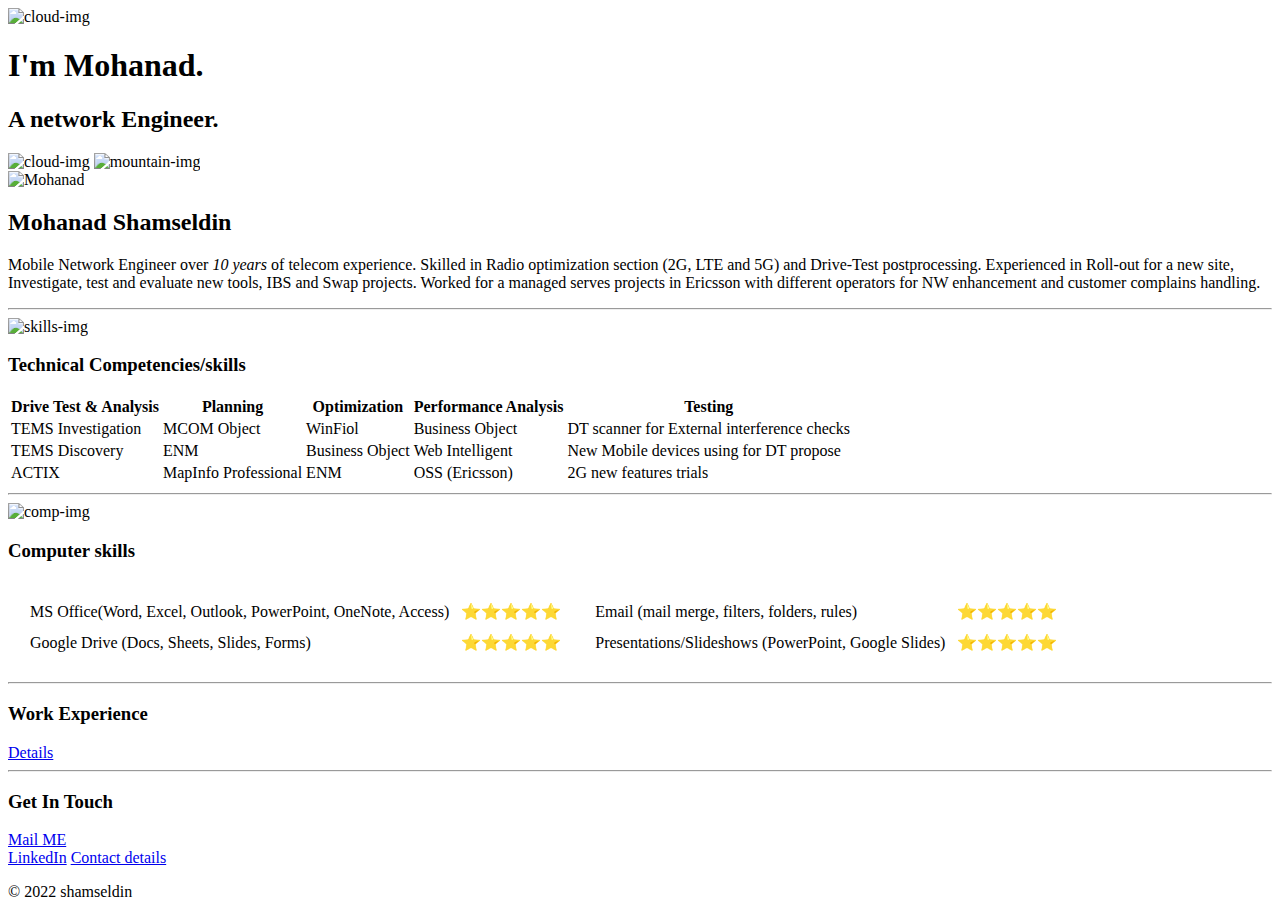
==== index.html @ b2e85bca "Add files via upload" ====
<!DOCTYPE html>
<html lang="en" dir="ltr">
  <head>
    <meta charset="utf-8">
    <title>Mohanad shamseldin</title>
    <link rel="stylesheet" href="css/styles.css">
    <link rel="icon" href="favicon.ico">
    <link rel="preconnect" href="https://fonts.googleapis.com"><link rel="preconnect" href="https://fonts.gstatic.com" crossorigin><link href="https://fonts.googleapis.com/css2?family=Edu+VIC+WA+NT+Beginner&family=Sacramento&display=swap" rel="stylesheet">
    </head>

  <body>
    <div class="top-container">
      <img class="top-cloud" src="images/cloud.png" alt="cloud-img">
      <h1>I'm Mohanad.</h1>
      <h2>A <span> network</span> Engineer.</h2>
      <img class="bottom-cloud"src="images/cloud.png" alt="cloud-img">
      <img src="images/mountain.png" alt="mountain-img">
          </div>

    <div class="middle-container">
      <div class="profile">
        <img src="images/Mohanad.jpeg" alt="Mohanad">
        <h2>Mohanad Shamseldin</h2>
        <p>Mobile Network Engineer over <em>10 years</em> of telecom experience. Skilled in
            Radio optimization section (2G, LTE and 5G) and Drive-Test postprocessing.
            Experienced in Roll-out for a new site, Investigate, test and evaluate new tools, IBS and Swap projects. Worked for a managed serves projects in Ericsson with different operators for NW enhancement and customer complains handling.</p>
      </div>
      <hr>
      <div class="skills-">
<img class="skills"src="images/skills.jpg" alt="skills-img">
</div>

         <h3>Technical Competencies/skills</h3>
          <table>
            <th>Drive Test & Analysis</th>
            <th>Planning</th>
            <th>Optimization</th>
            <th>Performance Analysis</th>
            <th>Testing</th>

            <tr>
              <td>TEMS Investigation</td>
              <td>MCOM Object</td>
              <td>WinFiol</td>
              <td>Business Object</td>
              <td>DT scanner for External interference checks</td>
            </tr>
          <tr>
            <td>TEMS Discovery</td>
              <td>ENM</td>
                <td>Business Object</td>
                  <td>Web Intelligent</td>
                    <td>New Mobile devices using for DT propose</td>
          </tr>
          <tr>
            <td>ACTIX</td>
              <td>MapInfo Professional</td>
                <td>ENM</td>
                  <td>OSS (Ericsson)</td>
                  <td>2G new features trials</td>

          </tr>
          </table>
          <hr>
          <div class="comp">
            <img class="comp"src="images/comp.jpg" alt="comp-img">
          </div>
          <h3>Computer skills</h3>
          <table cellspacing="10">

        <tr>
          <td>
            <table cellspacing="10">
              <tr>
                <td>MS Office(Word, Excel, Outlook, PowerPoint, OneNote, Access)</td>
                <td>⭐⭐⭐⭐⭐</td>
              </tr>
              <tr>
                <td>Google Drive  (Docs, Sheets, Slides, Forms)</td>
                <td>⭐⭐⭐⭐⭐</td>
              </tr>
            </table>
          </td>
          <td>
            <table cellspacing="10">
              <tr>
                <td>Email (mail merge, filters, folders, rules) </td>
                <td>⭐⭐⭐⭐⭐</td>
              </tr>
              <tr>
                <td>Presentations/Slideshows (PowerPoint, Google Slides) </td>
                <td>⭐⭐⭐⭐⭐</td>
              </tr>
            </table>
          </td>
        </tr>


          </table>



      </div>
    <hr>

    <div class="Work Experience">
      <h3>Work Experience</h2>

      <a class="Work" href="Work.html">Details</a>
    </div>
  </div>
<hr>
      <div class="contact-me">
        <h3>Get In Touch</h2>

        <a class="btn" href="mailto:mohanadraafat9@email.com">Mail ME</a>
      </div>
    </div>


    <div class="bottom-container">
      <a class="footer-link" href="https://www.linkedin.com/in/mohanadraafat/">LinkedIn</a>
      <a class="Contact" href="Contact me.html">Contact details</a>
                <p>© 2022 shamseldin</p>
    </div>
</html>
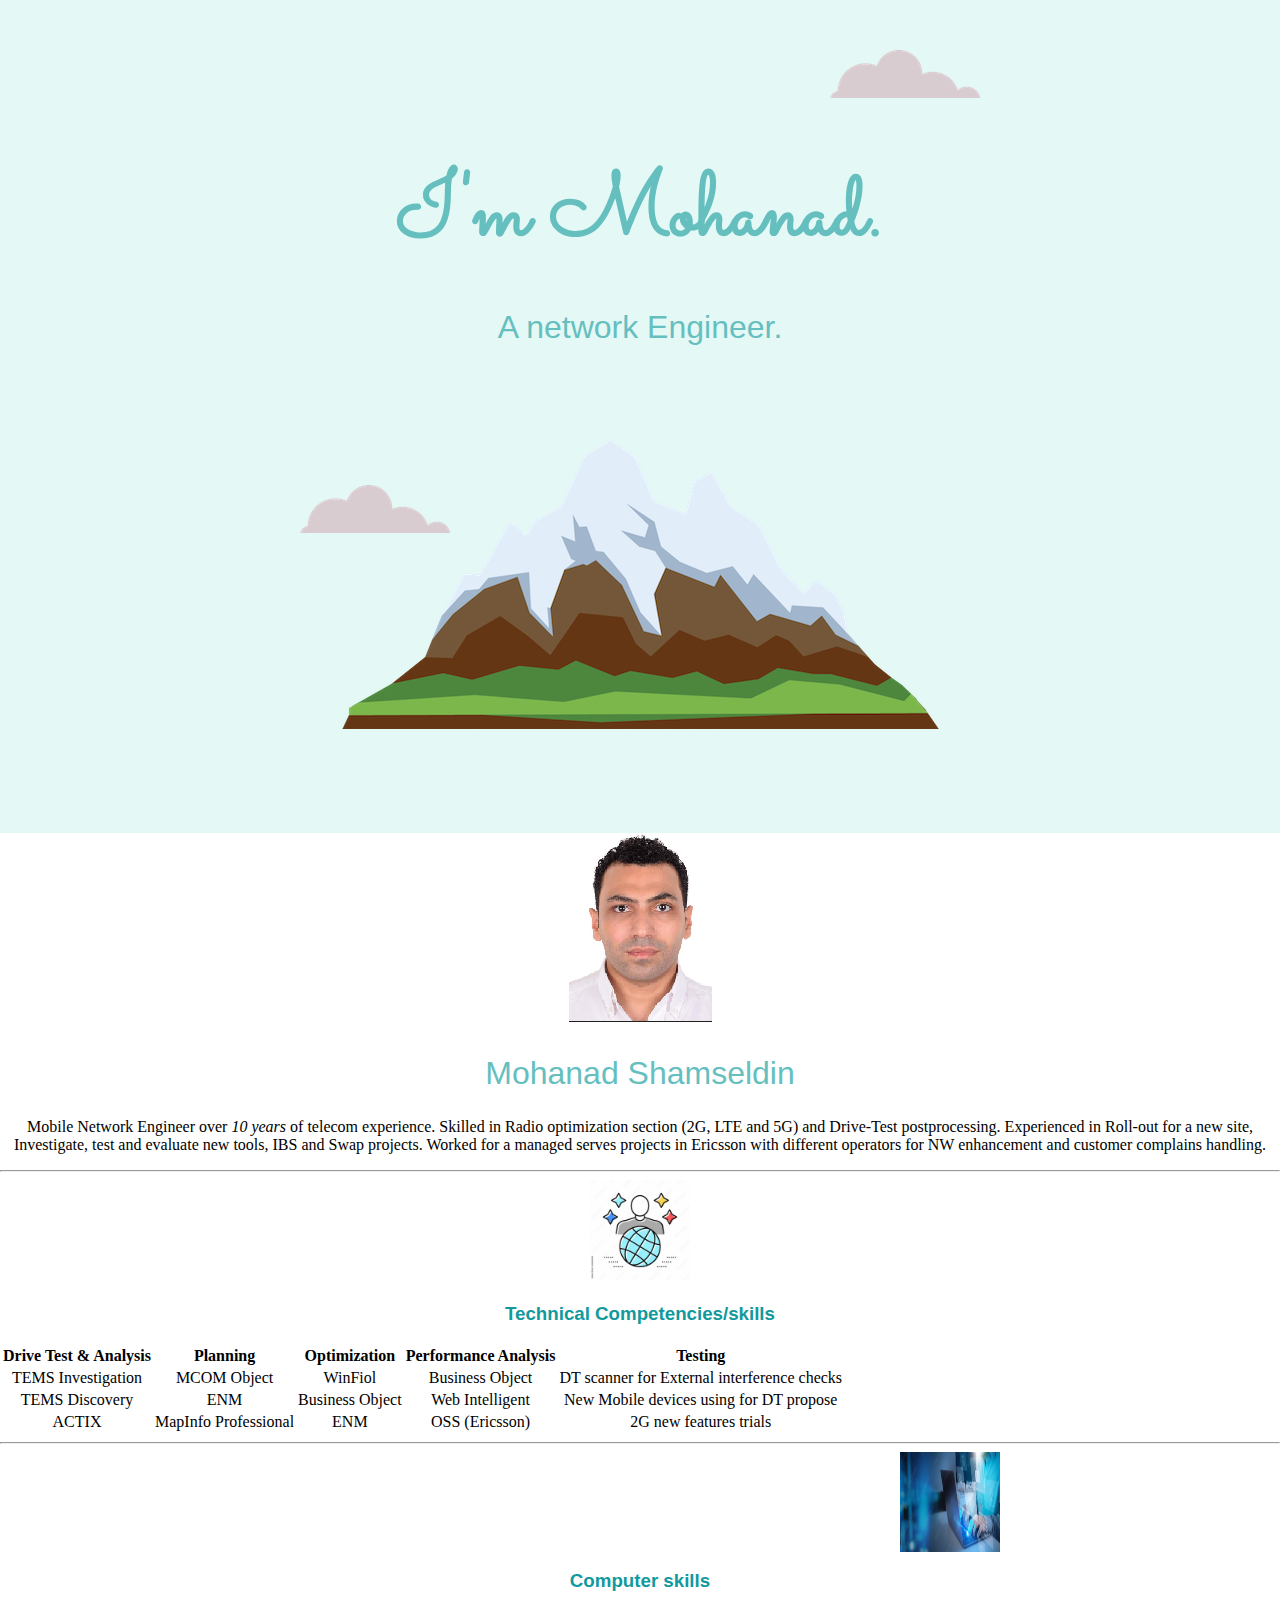
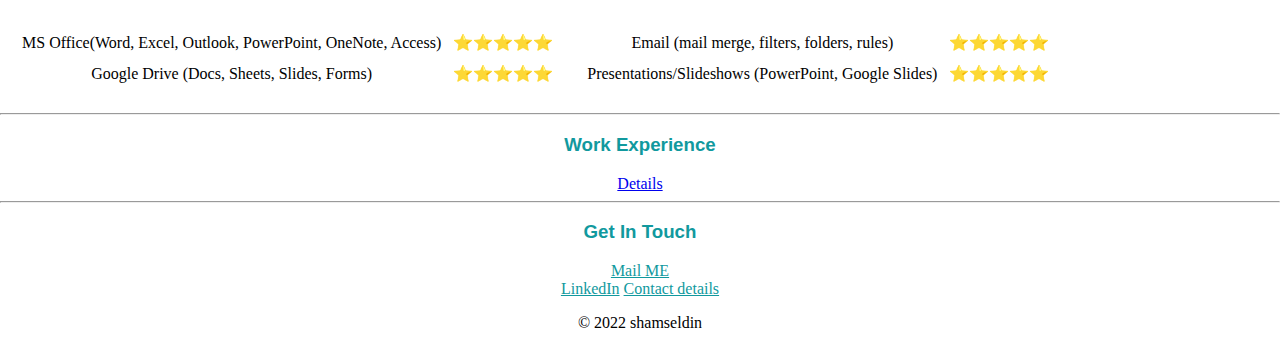
==== commit e0991fba: "Update index.html" ====
--- a/index.html
+++ b/index.html
@@ -3,23 +3,23 @@
   <head>
     <meta charset="utf-8">
     <title>Mohanad shamseldin</title>
-    <link rel="stylesheet" href="css/styles.css">
+    <link rel="stylesheet" href="styles.css">
     <link rel="icon" href="favicon.ico">
     <link rel="preconnect" href="https://fonts.googleapis.com"><link rel="preconnect" href="https://fonts.gstatic.com" crossorigin><link href="https://fonts.googleapis.com/css2?family=Edu+VIC+WA+NT+Beginner&family=Sacramento&display=swap" rel="stylesheet">
     </head>
 
   <body>
     <div class="top-container">
-      <img class="top-cloud" src="images/cloud.png" alt="cloud-img">
+      <img class="top-cloud" src="cloud.png" alt="cloud-img">
       <h1>I'm Mohanad.</h1>
       <h2>A <span> network</span> Engineer.</h2>
-      <img class="bottom-cloud"src="images/cloud.png" alt="cloud-img">
-      <img src="images/mountain.png" alt="mountain-img">
+      <img class="bottom-cloud"src="cloud.png" alt="cloud-img">
+      <img src="mountain.png" alt="mountain-img">
           </div>
 
     <div class="middle-container">
       <div class="profile">
-        <img src="images/Mohanad.jpeg" alt="Mohanad">
+        <img src="Mohanad.jpeg" alt="Mohanad">
         <h2>Mohanad Shamseldin</h2>
         <p>Mobile Network Engineer over <em>10 years</em> of telecom experience. Skilled in
             Radio optimization section (2G, LTE and 5G) and Drive-Test postprocessing.
@@ -27,7 +27,7 @@
       </div>
       <hr>
       <div class="skills-">
-<img class="skills"src="images/skills.jpg" alt="skills-img">
+<img class="skills"src="skills.jpg" alt="skills-img">
 </div>
 
          <h3>Technical Competencies/skills</h3>
@@ -63,7 +63,7 @@
           </table>
           <hr>
           <div class="comp">
-            <img class="comp"src="images/comp.jpg" alt="comp-img">
+            <img class="comp"src="comp.jpg" alt="comp-img">
           </div>
           <h3>Computer skills</h3>
           <table cellspacing="10">
--- a/styles.css
+++ b/styles.css
@@ -0,0 +1,75 @@
+body{
+  margin: 0;
+  text-align: center;
+font-family: 'Merriweather',serif;
+}
+h1{
+  font-size: 5.625rem;
+    margin: 50px auto 0 auto;
+font-family: 'Sacramento',cursive;
+color: #66BFBF;
+}
+h2{
+  font-family: 'Montserrat',sans-serif;
+  font-size: 2rem;
+  font-weight: normal;
+  color: #66BFBF;
+}
+
+h3{
+  font-family: 'Montserrat',sans-serif;
+color: #11999E;
+}
+
+.skills{
+
+width: 100px;
+
+}
+
+.comp{
+   height: 100px;
+   width: 100px;
+  position: relative;
+  left: 450px;
+
+
+}
+/*----------------class-------------*/
+
+.top-container{
+  background-color: #E4F9F5;
+position: relative;
+padding: 100px;
+}
+
+.middle-container{
+
+
+}
+
+.bottom-container{
+
+}
+
+.top-cloud{
+position: absolute;
+right: 300px;
+top: 50px;
+}
+
+.bottom-cloud{
+  position: absolute;
+  left: 300px;
+  bottom: 300px;
+}
+.footer-link{
+color: #11999E;
+}
+.Contact{
+  color: #11999E;
+}
+
+.btn{
+  color: #11999E;
+}
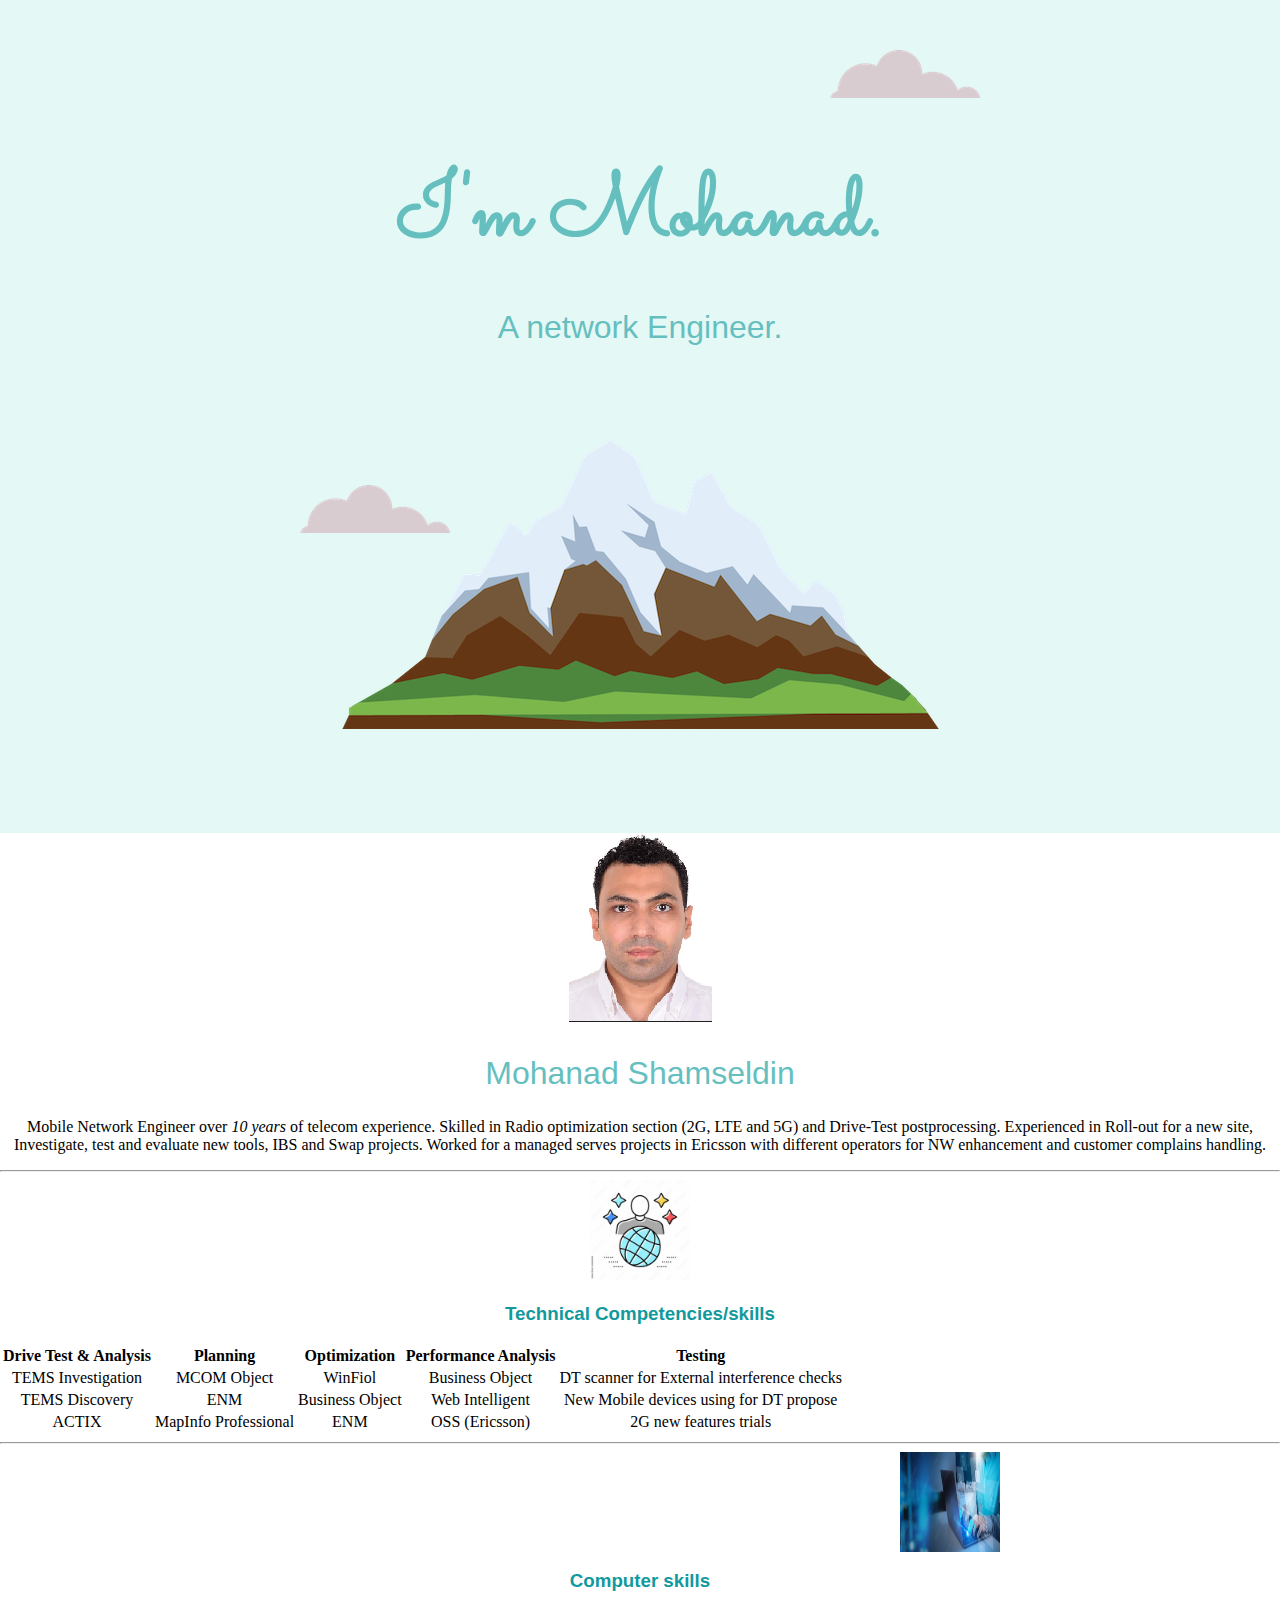
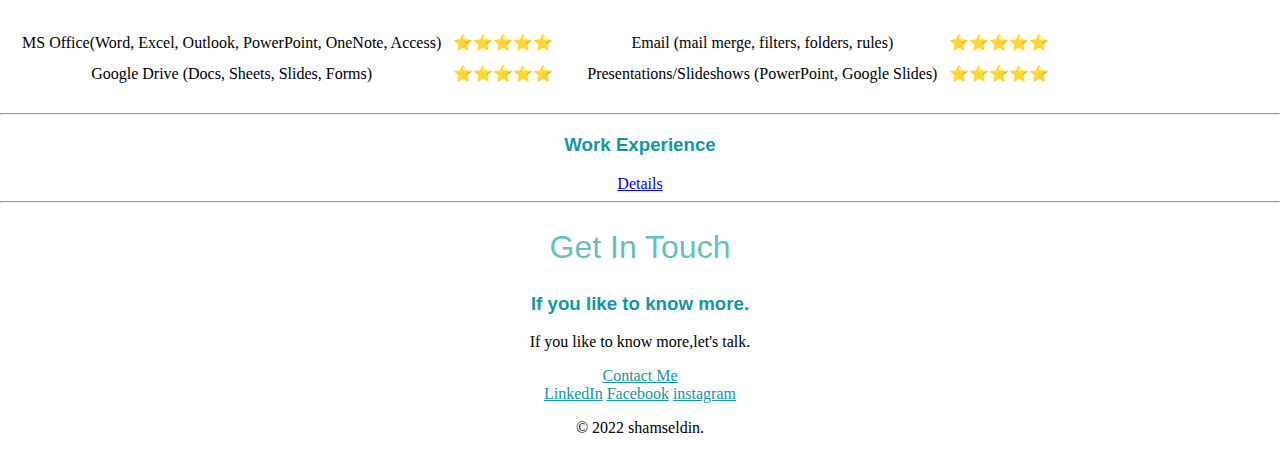
==== commit 83e931e5: "Update index.html" ====
--- a/index.html
+++ b/index.html
@@ -10,16 +10,16 @@
 
   <body>
     <div class="top-container">
-      <img class="top-cloud" src="cloud.png" alt="cloud-img">
+      <img class="top-cloud" src="cloud.png" alt="">
       <h1>I'm Mohanad.</h1>
       <h2>A <span> network</span> Engineer.</h2>
-      <img class="bottom-cloud"src="cloud.png" alt="cloud-img">
-      <img src="mountain.png" alt="mountain-img">
+      <img class="bottom-cloud"src="cloud.png" alt="">
+      <img src="mountain.png" alt="">
           </div>
 
     <div class="middle-container">
       <div class="profile">
-        <img src="Mohanad.jpeg" alt="Mohanad">
+        <img src="Mohanad.jpeg" alt="">
         <h2>Mohanad Shamseldin</h2>
         <p>Mobile Network Engineer over <em>10 years</em> of telecom experience. Skilled in
             Radio optimization section (2G, LTE and 5G) and Drive-Test postprocessing.
@@ -27,7 +27,7 @@
       </div>
       <hr>
       <div class="skills-">
-<img class="skills"src="skills.jpg" alt="skills-img">
+<img class="skills"src="skills.jpg" alt="">
 </div>
 
          <h3>Technical Competencies/skills</h3>
@@ -63,7 +63,7 @@
           </table>
           <hr>
           <div class="comp">
-            <img class="comp"src="comp.jpg" alt="comp-img">
+            <img class="comp"src="comp.jpg" alt="">
           </div>
           <h3>Computer skills</h3>
           <table cellspacing="10">
@@ -111,16 +111,22 @@
   </div>
 <hr>
       <div class="contact-me">
-        <h3>Get In Touch</h2>
-
-        <a class="btn" href="mailto:mohanadraafat9@email.com">Mail ME</a>
+        <h2>Get In Touch</h2>
+        <h3>If you like to know more.</h3>
+<p class="contact-message">If you like to know more,let's talk.</p>
+        <a class="btn" href="mailto:mohanadraafat9@email.com">Contact Me</a>
       </div>
     </div>
 
 
     <div class="bottom-container">
       <a class="footer-link" href="https://www.linkedin.com/in/mohanadraafat/">LinkedIn</a>
-      <a class="Contact" href="Contact me.html">Contact details</a>
-                <p>© 2022 shamseldin</p>
+    <a class="footer-link" href="https://www.facebook.com/mohanad.raafat">Facebook</a>
+    <a class="footer-link" href="https://www.instagram.com/mohanadraafat/">instagram</a>
+  <p class="copyright">© 2022 shamseldin.</p>
+
+
     </div>
+
+
 </html>
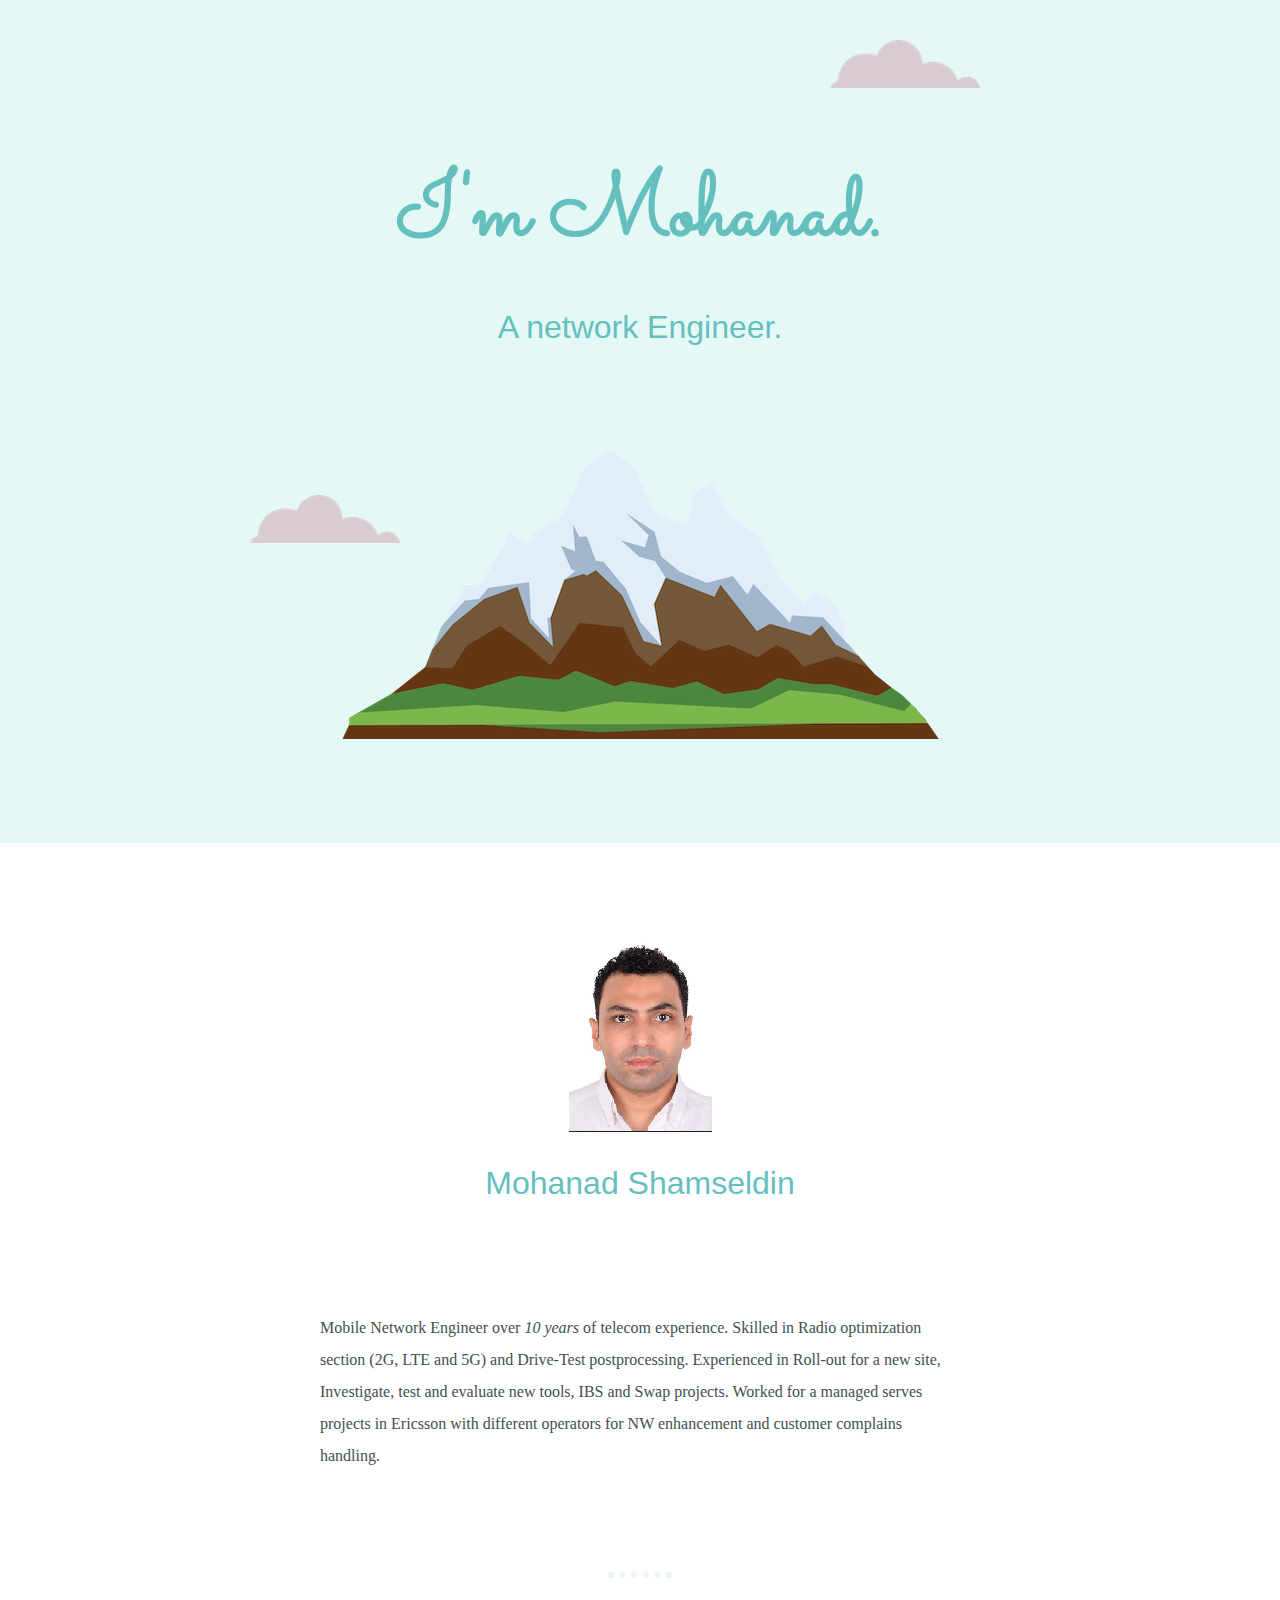
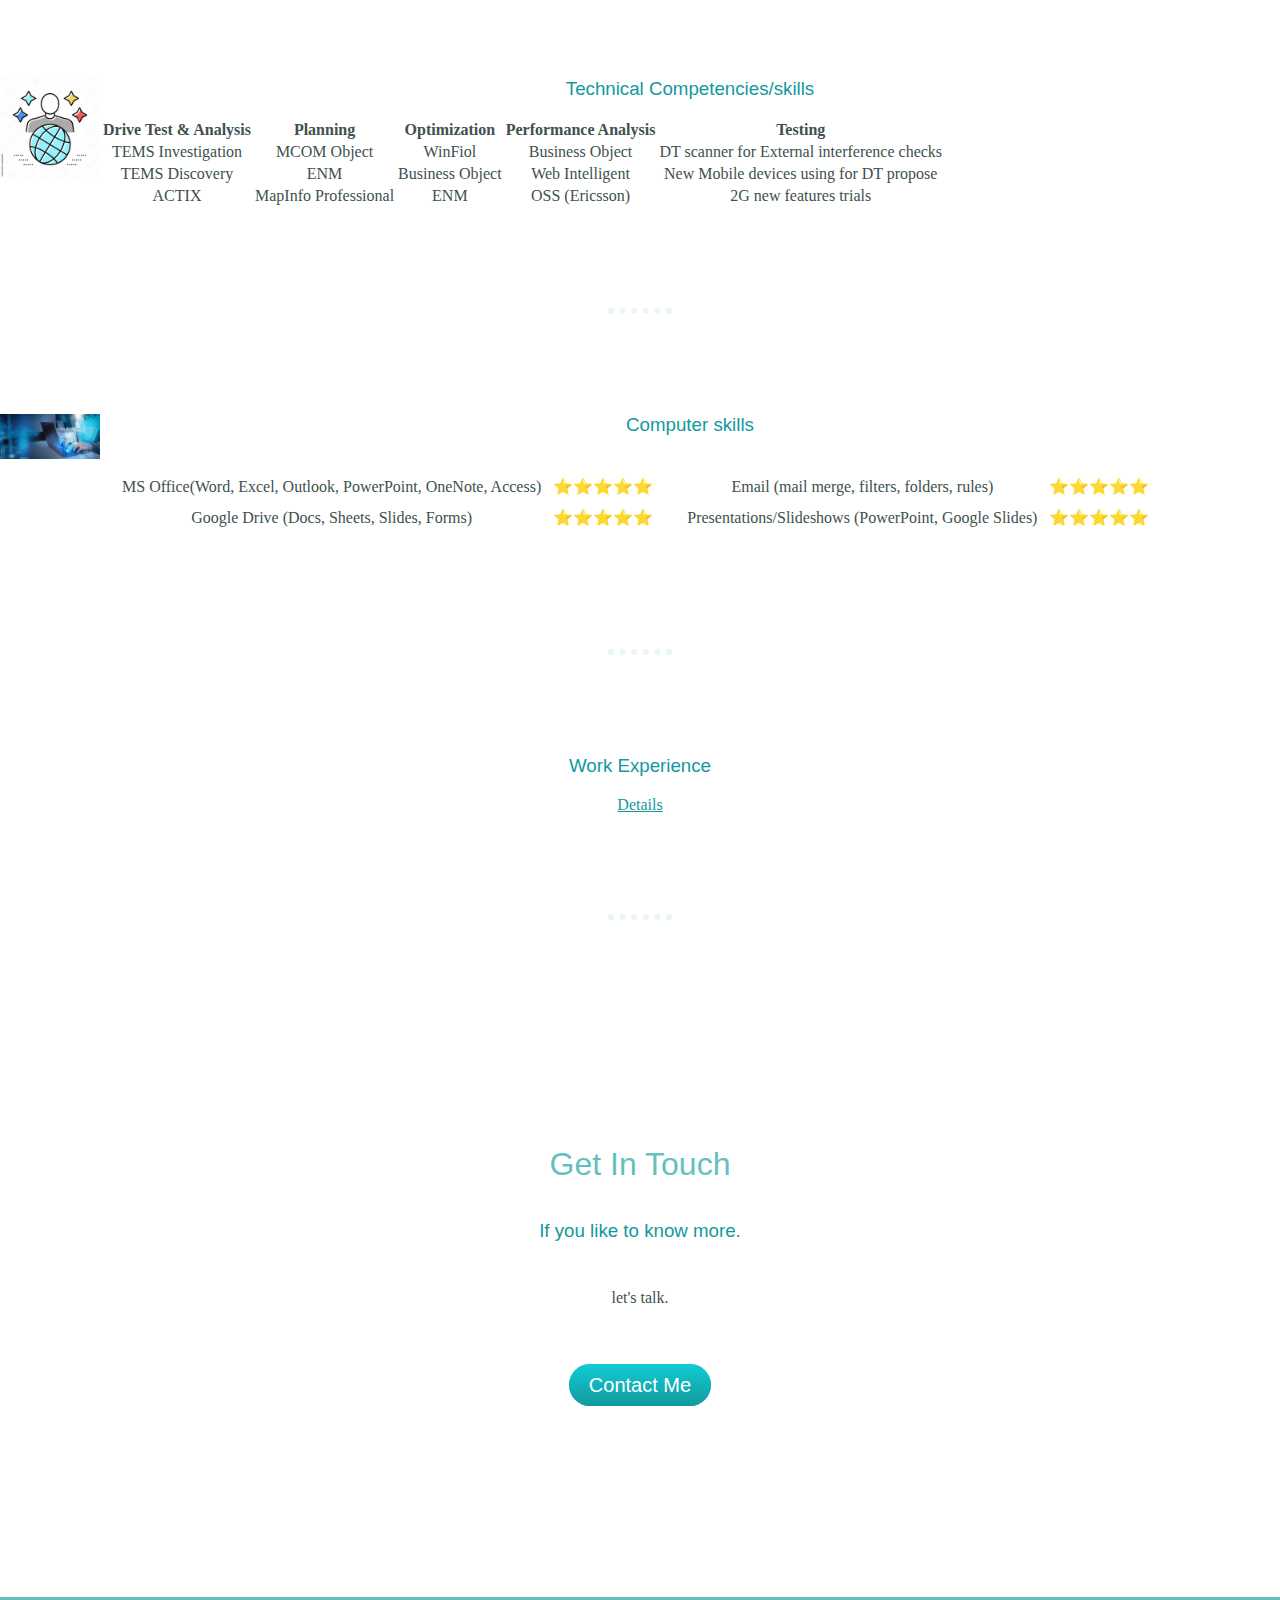
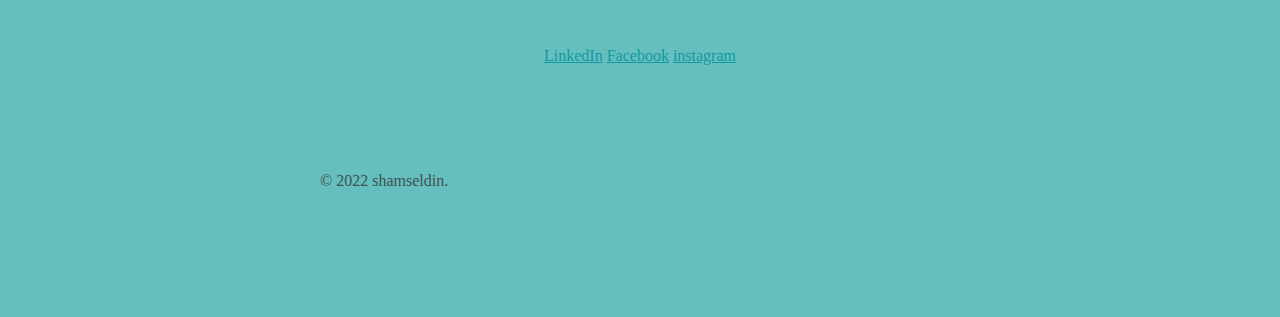
==== commit 1ecc0659: "Update index.html" ====
--- a/index.html
+++ b/index.html
@@ -113,7 +113,7 @@
       <div class="contact-me">
         <h2>Get In Touch</h2>
         <h3>If you like to know more.</h3>
-<p class="contact-message">If you like to know more,let's talk.</p>
+<p class="contact-message">let's talk.</p>
         <a class="btn" href="mailto:mohanadraafat9@email.com">Contact Me</a>
       </div>
     </div>
--- a/styles.css
+++ b/styles.css
@@ -1,4 +1,5 @@
 body{
+  color: #40514E;
   margin: 0;
   text-align: center;
 font-family: 'Merriweather',serif;
@@ -8,35 +9,55 @@
     margin: 50px auto 0 auto;
 font-family: 'Sacramento',cursive;
 color: #66BFBF;
+
 }
 h2{
   font-family: 'Montserrat',sans-serif;
   font-size: 2rem;
   font-weight: normal;
   color: #66BFBF;
+  padding-bottom: 10px;
 }
 
 h3{
   font-family: 'Montserrat',sans-serif;
 color: #11999E;
+font-weight: normal;
 }
 
-.skills{
-
-width: 100px;
-
+P{
+  width: 50%;
+  margin: 100px auto 100px auto;
+  text-align: left;
+  line-height: 2;
 }
 
+hr{
+  border: dotted #EAF6F6 6px;
+  border-bottom: none ;
+  width: 4%;
+  margin: 100px auto;
+}
+.skills{
+margin-right: : 30px;
+width: 100px;
+float: left;
+}
+
+a{
+  color: #11999E;
+}
 .comp{
-   height: 100px;
-   width: 100px;
-  position: relative;
-  left: 450px;
-
+  margin-right: : 30px;
+  width: 100px;
+  float: left;
 
 }
 /*----------------class-------------*/
-
+.intro{
+  width: 30%;
+  margin:auto;
+}
 .top-container{
   background-color: #E4F9F5;
 position: relative;
@@ -44,23 +65,24 @@
 }
 
 .middle-container{
-
+margin: 100px 0;
 
 }
 
 .bottom-container{
-
+background-color: #66BFBF;
+padding: 50px 0 20px;
 }
 
 .top-cloud{
 position: absolute;
 right: 300px;
-top: 50px;
+top: 40px;
 }
 
 .bottom-cloud{
   position: absolute;
-  left: 300px;
+  left: 250px;
   bottom: 300px;
 }
 .footer-link{
@@ -73,3 +95,59 @@
 .btn{
   color: #11999E;
 }
+
+
+
+.paragraph-skills{
+  clear: left;
+}
+
+.paragraph-comp{
+  clear: left;
+}
+
+.contact-message{
+  width: 40%;
+  margin: 40px auto 60px;
+  text-align: center;
+}
+
+.btn {
+  background: #11CDD4;
+  background-image: -webkit-linear-gradient(top, #11CDD4, #11999E);
+  background-image: -moz-linear-gradient(top, #11CDD4, #11999E);
+  background-image: -ms-linear-gradient(top, #11CDD4, #11999E);
+  background-image: -o-linear-gradient(top, #11CDD4, #11999E);
+  background-image: linear-gradient(to bottom, #11CDD4, #11999E);
+  -webkit-border-radius: 25;
+  -moz-border-radius: 25;
+  border-radius: 25px;
+  font-family: 'Montserrat',sans-serif;
+  color: #ffffff;
+  font-size: 20px;
+  padding: 10px 20px 10px 20px;
+  text-decoration: none;
+}
+
+.btn:hover {
+  background: #30e3cb;
+  background-image: -webkit-linear-gradient(top, #30e3cb, #2bc48d);
+  background-image: -moz-linear-gradient(top, #30e3cb, #2bc48d);
+  background-image: -ms-linear-gradient(top, #30e3cb, #2bc48d);
+  background-image: -o-linear-gradient(top, #30e3cb, #2bc48d);
+  background-image: linear-gradient(to bottom, #30e3cb, #2bc48d);
+  text-decoration: none;
+}
+
+
+.copyright{
+
+}
+
+.contact-me{
+padding: 100px;
+
+width: 40%;
+margin: 100px auto ;
+
+}
